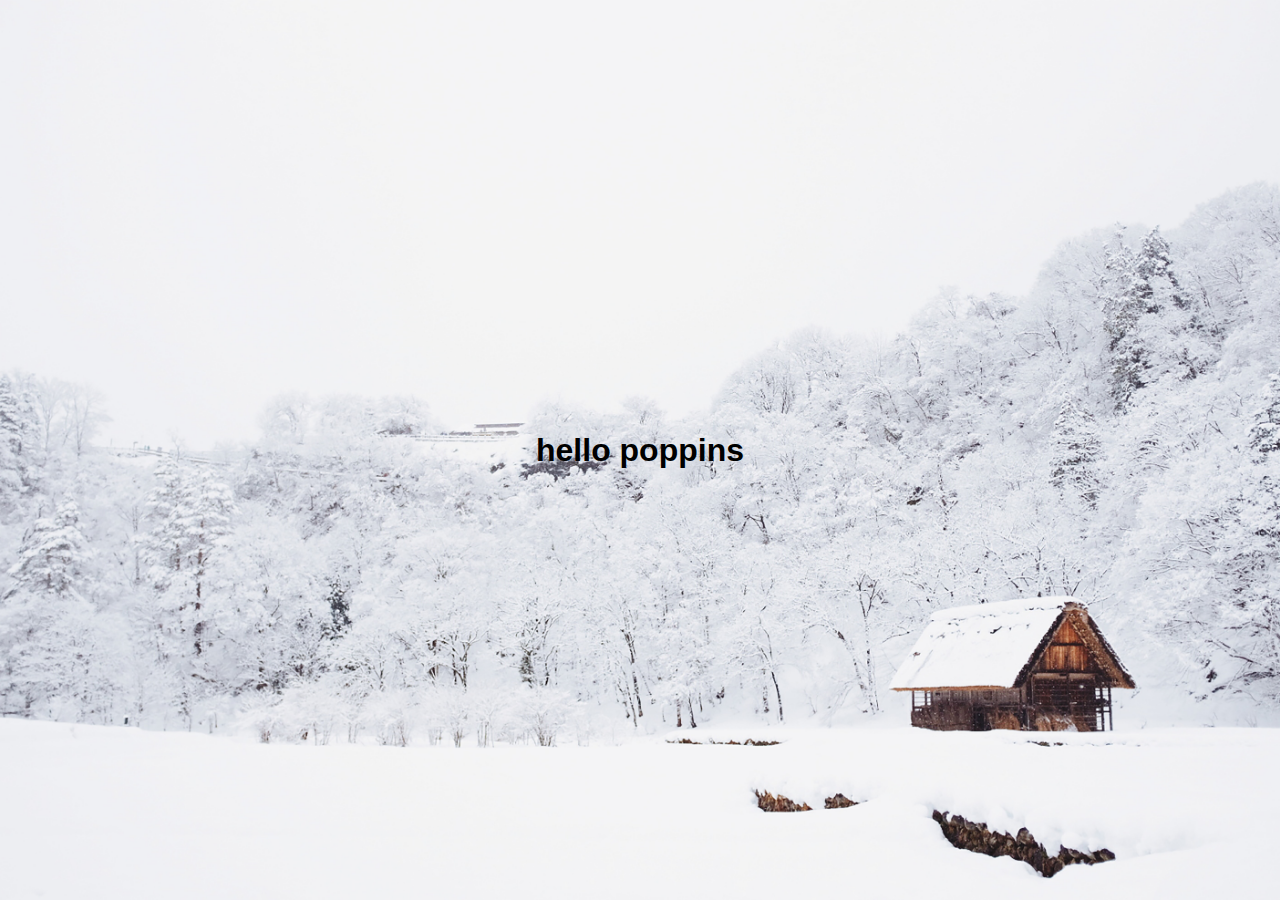
==== todo/todo.html @ 53a04733 "add todo btn" ====
<!DOCTYPE html>
<html lang="en">

<head>
    <meta charset="UTF-8">
    <meta http-equiv="X-UA-Compatible" content="IE=edge">
    <meta name="viewport" content="width=device-width, initial-scale=1.0">
    <link rel="stylesheet" href="todo.css">
    <title>My Todos Until New Year</title>
</head>

<body>
    <h1>hello poppins</h1>

    <script src="todo.js"></script>
</body>

</html>
---- todo/todo.css ----
body {
    background-image: url('../images/fabian-mardi-kVKz9qnJC-k-unsplash.jpg');
    font-family: 'Poppins', sans-serif;
    margin: 0;
    background-size: cover;
    background-position: center center;
    min-height: 100vh;
    display: flex;
    flex-direction: column;
    align-items: center;
    justify-content: center;
    /* margin-top: 10rem; */
}
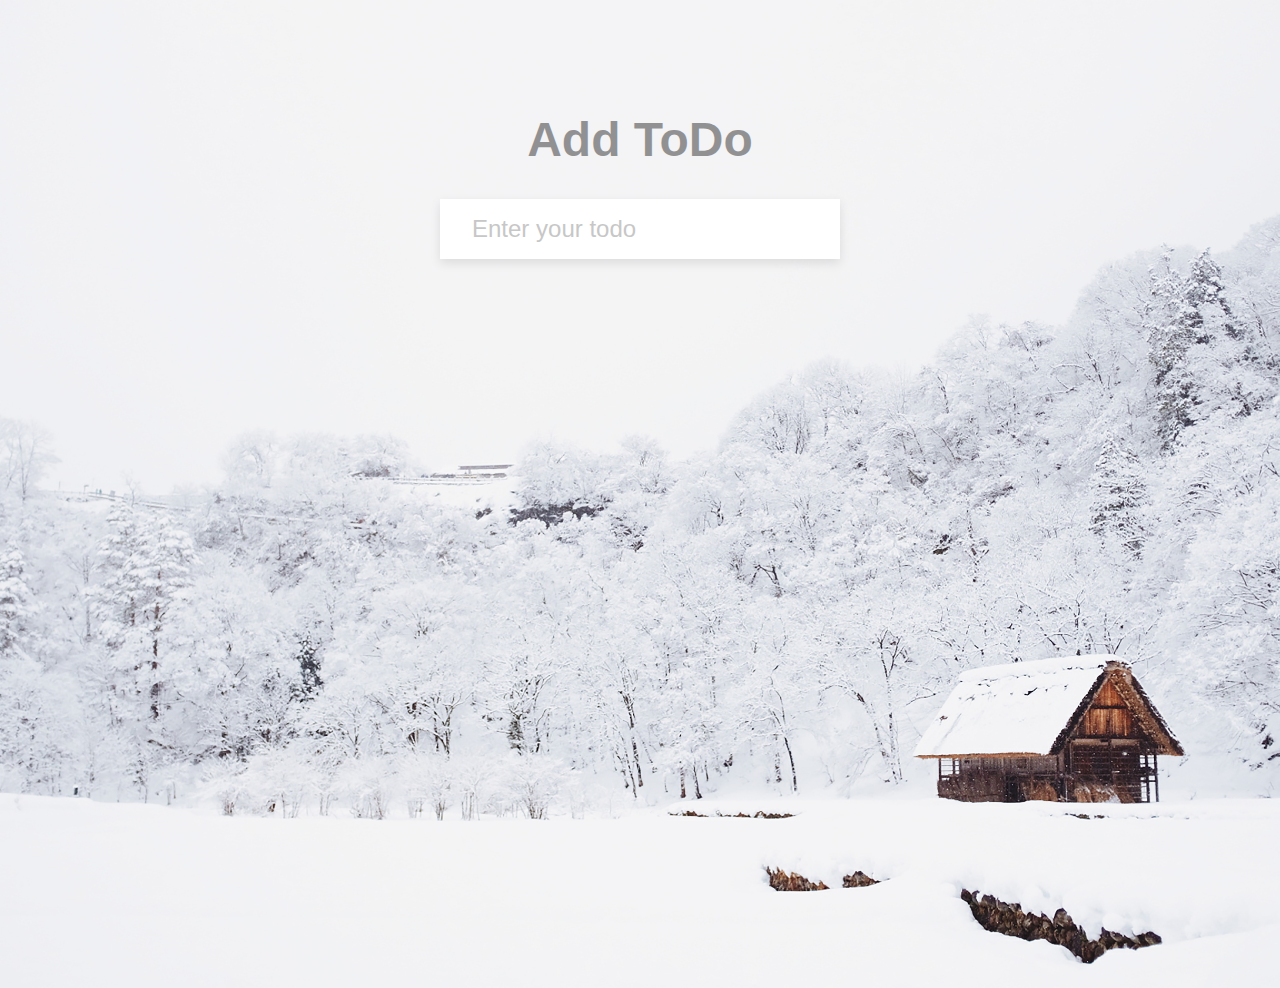
==== commit 9d93d2dc: "todo init" ====
--- a/todo/todo.html
+++ b/todo/todo.html
@@ -7,10 +7,23 @@
     <meta name="viewport" content="width=device-width, initial-scale=1.0">
     <link rel="stylesheet" href="todo.css">
     <title>My Todos Until New Year</title>
+    <link rel="apple-touch-icon" sizes="180x180" href="favicons/apple-touch-icon.png">
+    <link rel="icon" type="image/png" sizes="32x32" href="../favicons/favicon-32x32.png">
+    <link rel="icon" type="image/png" sizes="16x16" href="../favicons/favicon-16x16.png">
+    <link rel="manifest" href="../favicons/site.webmanifest">
+    <link rel="mask-icon" href="../favicons/safari-pinned-tab.svg" color="#5bbad5">
+    <meta name="msapplication-TileColor" content="#2d89ef">
+    <meta name="theme-color" content="#ffffff">
 </head>
 
 <body>
-    <h1>hello poppins</h1>
+    <h1>Add ToDo</h1>
+
+    <form id="form">
+        <input type="text" id="input" class="input" placeholder="Enter your todo" autocomplete="off">
+        <ul class="todos" id="todos">
+        </ul>
+    </form>
 
     <script src="todo.js"></script>
 </body>
--- a/todo/todo.css
+++ b/todo/todo.css
@@ -1,13 +1,58 @@
 body {
     background-image: url('../images/fabian-mardi-kVKz9qnJC-k-unsplash.jpg');
     font-family: 'Poppins', sans-serif;
-    margin: 0;
     background-size: cover;
     background-position: center center;
     min-height: 100vh;
     display: flex;
     flex-direction: column;
     align-items: center;
-    justify-content: center;
-    /* margin-top: 10rem; */
+    /* justify-content: center; */
+    margin-top: 5rem;
+}
+
+h1 {
+    font-size: 3rem;
+    opacity: 0.4;
+}
+
+form {
+    max-width: 100%;
+    width: 400px;
+    box-shadow: 0 4px 10px rgba(0, 0, 0, 0.1);
+
+}
+
+.input {
+    border: none;
+    font-weight: 500;
+    font-size: 1.5rem;
+    padding: 1rem 2rem;
+    display: block;
+    width: 84%;
+}
+
+.input::placeholder {
+    color: #c7c7c7;
+}
+
+.todos {
+    background-color: #fff;
+    list-style-type: none;
+    margin: 0;
+    padding: 0;
+}
+
+.todos li {
+    border-top: 1px solid #c7c7c7;
+    font-weight: 500;
+    font-size: 1.5rem;
+    padding: 1rem 2rem;
+
+}
+
+/* js classes */
+
+.todos li.completed {
+    text-decoration: line-through;
 }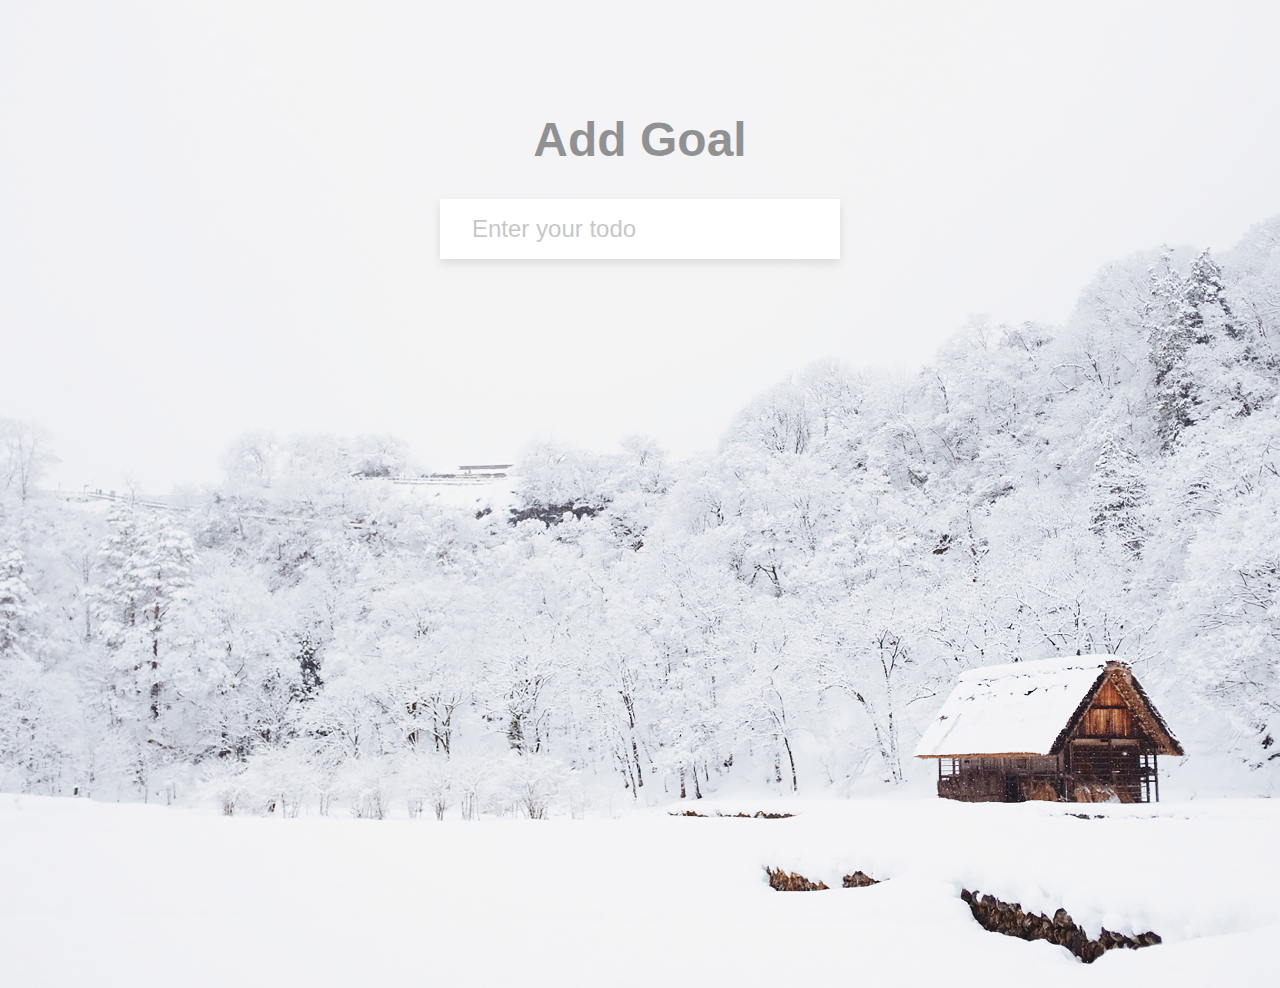
==== commit 9e4b86d2: "rigth click" ====
--- a/todo/todo.html
+++ b/todo/todo.html
@@ -17,7 +17,7 @@
 </head>
 
 <body>
-    <h1>Add ToDo</h1>
+    <h1>Add Goal</h1>
 
     <form id="form">
         <input type="text" id="input" class="input" placeholder="Enter your todo" autocomplete="off">
--- a/todo/todo.css
+++ b/todo/todo.css
@@ -48,11 +48,12 @@
     font-weight: 500;
     font-size: 1.5rem;
     padding: 1rem 2rem;
-
+    cursor: pointer;
 }
 
 /* js classes */
 
 .todos li.completed {
     text-decoration: line-through;
+    color: #c7c7c7;
 }